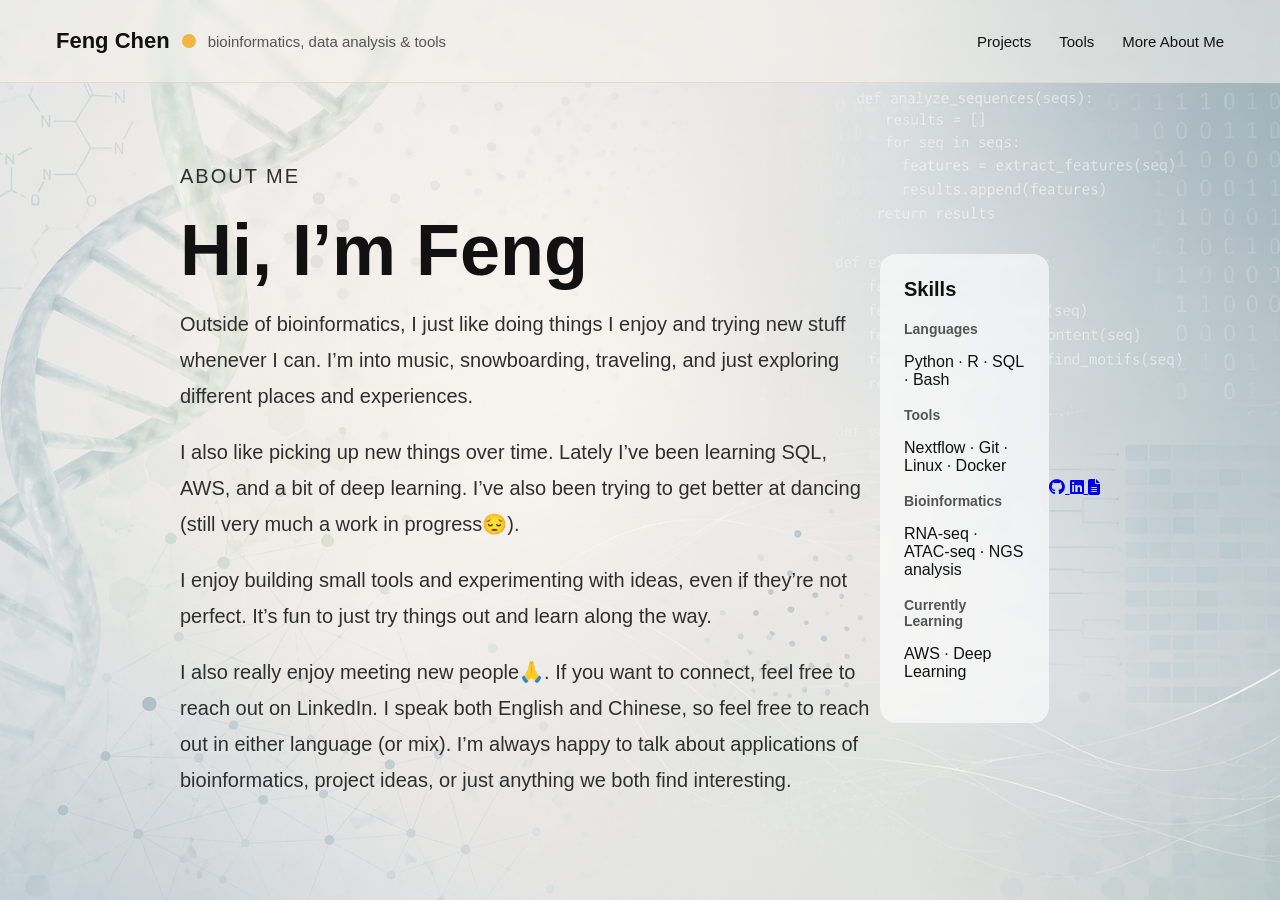
==== about.html @ 10a8475d "Update social links and add resume link" ====
<!DOCTYPE html>
<html lang="en">
<head>
  <meta charset="UTF-8" />
  <meta name="viewport" content="width=device-width, initial-scale=1.0" />
  <title>About | Feng Chen</title>
  <link rel="stylesheet" href="style.css" />
  <link rel="stylesheet" href="https://cdnjs.cloudflare.com/ajax/libs/font-awesome/6.5.0/css/all.min.css">
</head>
<body>
  <div class="page-overlay">
    <header class="topbar">
      <div class="brand">
        <h2>Feng Chen</h2>
        <span class="dot"></span>
        <p>bioinformatics, data analysis & tools</p>
      </div>

      <nav class="nav">
        <a href="projects.html">Projects</a>
        <a href="tools.html">Tools</a>
        <a href="about.html">More About Me</a>
      </nav>
    </header>

    <main class="subpage">
      <section class="subpage-content">
        <p class="eyebrow">ABOUT ME</p>
        <h1>Hi, I’m Feng</h1>

        <p>
          Outside of bioinformatics, I just like doing things I enjoy and trying new stuff whenever I can. 
          I’m into music, snowboarding, traveling, and just exploring different places and experiences.
        </p>
        
        <p>
          I also like picking up new things over time. Lately I’ve been learning SQL, AWS, and a bit of 
          deep learning. I’ve also been trying to get better at dancing (still very much a work in progress😔).
        </p>
        
        <p>
          I enjoy building small tools and experimenting with ideas, even if they’re not perfect. 
          It’s fun to just try things out and learn along the way.
        </p>

        <p>
        I also really enjoy meeting new people🙏. If you want to connect, feel free to reach out on LinkedIn.
        I speak both English and Chinese, so feel free to reach out in either language (or mix).
        I’m always happy to talk about applications of bioinformatics, project ideas, or just anything we both find interesting.
        </p>

      </section>

      <aside class="skills">
    <h3>Skills</h3>

    <div class="skill-group">
      <p class="skill-title">Languages</p>
      <p>Python · R · SQL · Bash</p>
    </div>

    <div class="skill-group">
      <p class="skill-title">Tools</p>
      <p>Nextflow · Git · Linux · Docker</p>
    </div>

    <div class="skill-group">
      <p class="skill-title">Bioinformatics</p>
      <p>RNA-seq · ATAC-seq · NGS analysis</p>
    </div>

    <div class="skill-group">
      <p class="skill-title">Currently Learning</p>
      <p>AWS · Deep Learning</p>
    </div>
  </aside>
 
  <div class="social-icons">
  <a href="https://github.com/YOUR-USERNAME" target="_blank">
    <i class="fab fa-github"></i>
  </a>

  <a href="https://www.linkedin.com/in/YOUR-LINK" target="_blank">
    <i class="fab fa-linkedin"></i>
  </a>

  <a href="resume.pdf" target="_blank">
    <i class="fas fa-file-alt"></i>
  </a>
</div>
      
    </main>
  </div>
</body>
</html>
---- style.css ----
* {
  box-sizing: border-box;
}

body {
  margin: 0;
  font-family: Arial, Helvetica, sans-serif;
  color: #111111;
  background-image: url("images/bio-cs-background.png");
  background-size: cover;
  background-position: center;
  background-repeat: no-repeat;
  background-attachment: fixed;
  min-height: 100vh;
}

/* soft layer so text is easier to read */
.page-overlay {
  min-height: 100vh;
  background: rgba(245, 242, 235, 0.50);
}

/* Top bar */
.topbar {
  width: 100%;
  padding: 28px 56px;
  display: flex;
  justify-content: space-between;
  align-items: center;
  border-bottom: 1px solid rgba(221, 214, 203, 0.8);
  background-color: rgba(245, 242, 235, 0.55);
  backdrop-filter: blur(4px);
}

.brand {
  display: flex;
  align-items: center;
  gap: 12px;
  flex-wrap: wrap;
}

.brand h2 {
  margin: 0;
  font-size: 22px;
  font-weight: 700;
}

.brand p {
  margin: 0;
  color: #555;
  font-size: 15px;
}

.dot {
  width: 14px;
  height: 14px;
  border-radius: 50%;
  background-color: #f0b63f;
  display: inline-block;
}

.nav {
  display: flex;
  gap: 28px;
}

.nav a {
  text-decoration: none;
  color: #111;
  font-size: 15px;
}

.nav a:hover {
  text-decoration: underline;
}

/* Hero section */
.hero {
  max-width: 1250px;
  margin: 0 auto;
  min-height: calc(100vh - 90px);
  display: flex;
  align-items: center;
  justify-content: center;
  gap: 80px;
  padding: 60px 50px;
}

.hero-image,
.hero-text {
  flex: 1;
}

.hero-image {
  display: flex;
  justify-content: center;
  align-items: center;
}

.photo-placeholder {
  width: 420px;
  height: 420px;
  border-radius: 50%;
  background: rgba(255, 255, 255, 0.45);
  border: 2px dashed rgba(120, 120, 120, 0.45);
  backdrop-filter: blur(6px);
  display: flex;
  align-items: center;
  justify-content: center;
  color: #5e5e5e;
  font-size: 20px;
  text-transform: lowercase;
}

/* use this later when you add your real photo */
/*
.hero-image img {
  width: 420px;
  height: 420px;
  object-fit: cover;
  border-radius: 50%;
  display: block;
}
*/

.eyebrow {
  margin: 0 0 16px 0;
  font-size: 12px;
  letter-spacing: 2px;
  color: #6f6a64;
}

.hero-text h1 {
  margin: 0;
  font-size: 96px;
  line-height: 0.95;
  font-weight: 700;
}

.hero-text h3 {
  margin: 18px 0 22px 0;
  font-size: 24px;
  font-weight: 600;
}

.hero-text p {
  max-width: 540px;
  font-size: 18px;
  line-height: 1.75;
  color: #2f2f2f;
  margin-bottom: 18px;
}

.circle-links {
  display: flex;
  gap: 24px;
  margin-top: 34px;
  flex-wrap: wrap;
}

.circle {
  width: 145px;
  height: 145px;
  border-radius: 50%;
  text-decoration: none;
  color: #111;
  display: flex;
  align-items: center;
  justify-content: center;
  text-align: center;
  padding: 18px;
  font-size: 22px;
  font-weight: 700;
  transition: transform 0.2s ease, box-shadow 0.2s ease;
}

.circle:hover {
  transform: translateY(-4px);
  box-shadow: 0 10px 22px rgba(0, 0, 0, 0.12);
}

.about {
  background-color: #f1b83d;
}

.projects {
  background-color: #ef6f5b;
}

.tools {
  background-color: #8ad7da;
}

/* Subpage */
.subpage {
  max-width: 1000px;
  margin: 0 auto;
  min-height: calc(100vh - 90px);
  display: flex;
  align-items: center;
  padding: 60px 40px;
}

.subpage-content {
  max-width: 700px;
}

.subpage-content h1 {
  font-size: 72px;
  margin: 0 0 20px 0;
  line-height: 1;
}

.subpage-content p {
  font-size: 20px;
  line-height: 1.8;
  color: #2f2f2f;
  margin-bottom: 20px;
}

/* About page layout */
.about-layout {
  max-width: 1200px;
  margin: 0 auto;
  display: flex;
  gap: 60px;
  padding: 60px 40px;
}

.about-text {
  flex: 2;
}

.skills {
  flex: 1;
  background: rgba(255, 255, 255, 0.6);
  padding: 24px;
  border-radius: 16px;
  backdrop-filter: blur(6px);
  height: fit-content;
}

.skills h3 {
  margin-top: 0;
  font-size: 20px;
}

.skill-group {
  margin-bottom: 18px;
}

.skill-title {
  font-weight: bold;
  margin-bottom: 6px;
  font-size: 14px;
  color: #555;
}

/* Responsive */
@media (max-width: 1000px) {
  .hero {
    flex-direction: column;
    text-align: center;
    gap: 42px;
  }

  .hero-text p {
    margin-left: auto;
    margin-right: auto;
  }

  .circle-links {
    justify-content: center;
  }

  .hero-text h1 {
    font-size: 72px;
  }

  .about-layout {
    flex-direction: column;
  }
}

@media (max-width: 700px) {
  .topbar {
    padding: 22px 24px;
    flex-direction: column;
    gap: 14px;
  }

  .nav {
    gap: 18px;
    flex-wrap: wrap;
    justify-content: center;
  }

  .hero {
    padding: 36px 22px 48px;
  }

  .photo-placeholder {
    width: 280px;
    height: 280px;
    font-size: 16px;
  }

  .hero-text h1 {
    font-size: 56px;
  }

  .hero-text h3 {
    font-size: 20px;
  }

  .hero-text p {
    font-size: 16px;
  }

  .circle {
    width: 115px;
    height: 115px;
    font-size: 18px;
  }

  .subpage {
    padding: 36px 22px 48px;
  }

  .subpage-content h1 {
    font-size: 48px;
  }

  .subpage-content p {
    font-size: 17px;
  }

  .about-layout {
    padding: 36px 22px 48px;
  }
  .social-links {
  margin-top: 20px;
  display: flex;
  gap: 20px;
  flex-wrap: wrap;
}

.social-links a {
  text-decoration: none;
  color: #111;
  font-size: 16px;
  display: flex;
  align-items: center;
  gap: 8px;
  padding: 8px 12px;
  border-radius: 8px;
  transition: background 0.2s ease;
}

.social-links a:hover {
  background: rgba(0, 0, 0, 0.05);
}
}
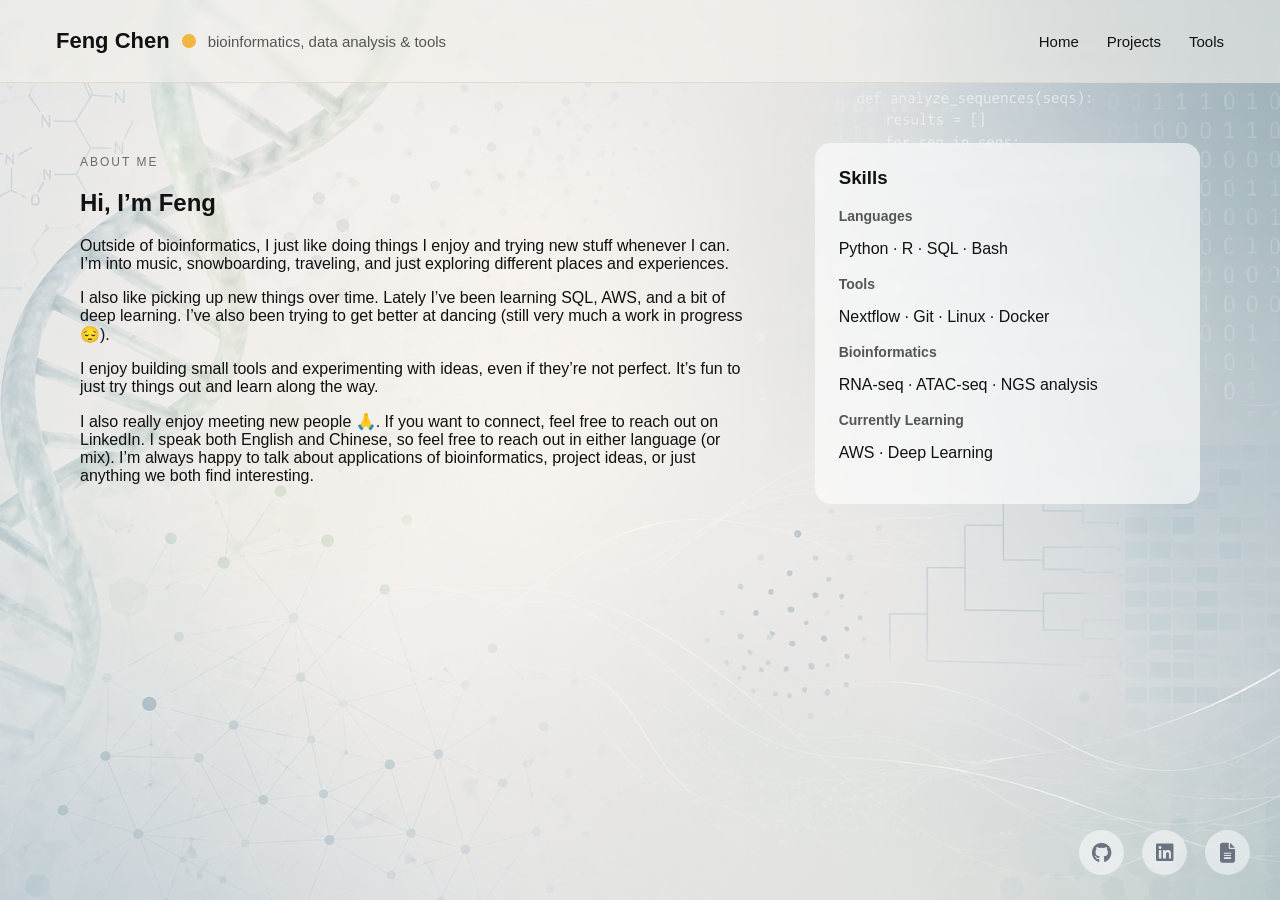
==== commit 5b194a19: "Refactor about.html structure and formatting" ====
--- a/about.html
+++ b/about.html
@@ -5,8 +5,9 @@
   <meta name="viewport" content="width=device-width, initial-scale=1.0" />
   <title>About | Feng Chen</title>
   <link rel="stylesheet" href="style.css" />
-  <link rel="stylesheet" href="https://cdnjs.cloudflare.com/ajax/libs/font-awesome/6.5.0/css/all.min.css">
+  <link rel="stylesheet" href="https://cdnjs.cloudflare.com/ajax/libs/font-awesome/6.5.0/css/all.min.css" />
 </head>
+
 <body>
   <div class="page-overlay">
     <header class="topbar">
@@ -17,79 +18,77 @@
       </div>
 
       <nav class="nav">
+        <a href="index.html">Home</a>
         <a href="projects.html">Projects</a>
         <a href="tools.html">Tools</a>
-        <a href="about.html">More About Me</a>
       </nav>
     </header>
 
-    <main class="subpage">
-      <section class="subpage-content">
+    <main class="about-layout">
+      <section class="about-text">
         <p class="eyebrow">ABOUT ME</p>
         <h1>Hi, I’m Feng</h1>
 
         <p>
-          Outside of bioinformatics, I just like doing things I enjoy and trying new stuff whenever I can. 
+          Outside of bioinformatics, I just like doing things I enjoy and trying new stuff whenever I can.
           I’m into music, snowboarding, traveling, and just exploring different places and experiences.
         </p>
-        
+
         <p>
-          I also like picking up new things over time. Lately I’ve been learning SQL, AWS, and a bit of 
-          deep learning. I’ve also been trying to get better at dancing (still very much a work in progress😔).
+          I also like picking up new things over time. Lately I’ve been learning SQL, AWS, and a bit of
+          deep learning. I’ve also been trying to get better at dancing (still very much a work in progress 😔).
         </p>
-        
+
         <p>
-          I enjoy building small tools and experimenting with ideas, even if they’re not perfect. 
+          I enjoy building small tools and experimenting with ideas, even if they’re not perfect.
           It’s fun to just try things out and learn along the way.
         </p>
 
         <p>
-        I also really enjoy meeting new people🙏. If you want to connect, feel free to reach out on LinkedIn.
-        I speak both English and Chinese, so feel free to reach out in either language (or mix).
-        I’m always happy to talk about applications of bioinformatics, project ideas, or just anything we both find interesting.
+          I also really enjoy meeting new people 🙏. If you want to connect, feel free to reach out on LinkedIn.
+          I speak both English and Chinese, so feel free to reach out in either language (or mix).
+          I’m always happy to talk about applications of bioinformatics, project ideas, or just anything we both find interesting.
         </p>
-
       </section>
 
       <aside class="skills">
-    <h3>Skills</h3>
+        <h3>Skills</h3>
 
-    <div class="skill-group">
-      <p class="skill-title">Languages</p>
-      <p>Python · R · SQL · Bash</p>
+        <div class="skill-group">
+          <p class="skill-title">Languages</p>
+          <p>Python · R · SQL · Bash</p>
+        </div>
+
+        <div class="skill-group">
+          <p class="skill-title">Tools</p>
+          <p>Nextflow · Git · Linux · Docker</p>
+        </div>
+
+        <div class="skill-group">
+          <p class="skill-title">Bioinformatics</p>
+          <p>RNA-seq · ATAC-seq · NGS analysis</p>
+        </div>
+
+        <div class="skill-group">
+          <p class="skill-title">Currently Learning</p>
+          <p>AWS · Deep Learning</p>
+        </div>
+      </aside>
+    </main>
+
+    <div class="social-icons">
+      <a href="https://github.com/YOUR-USERNAME" target="_blank">
+        <i class="fab fa-github"></i>
+      </a>
+
+      <a href="https://www.linkedin.com/in/YOUR-LINK" target="_blank">
+        <i class="fab fa-linkedin"></i>
+      </a>
+
+      <a href="resume.pdf" target="_blank">
+        <i class="fas fa-file-alt"></i>
+      </a>
     </div>
-
-    <div class="skill-group">
-      <p class="skill-title">Tools</p>
-      <p>Nextflow · Git · Linux · Docker</p>
-    </div>
-
-    <div class="skill-group">
-      <p class="skill-title">Bioinformatics</p>
-      <p>RNA-seq · ATAC-seq · NGS analysis</p>
-    </div>
-
-    <div class="skill-group">
-      <p class="skill-title">Currently Learning</p>
-      <p>AWS · Deep Learning</p>
-    </div>
-  </aside>
- 
-  <div class="social-icons">
-  <a href="https://github.com/YOUR-USERNAME" target="_blank">
-    <i class="fab fa-github"></i>
-  </a>
-
-  <a href="https://www.linkedin.com/in/YOUR-LINK" target="_blank">
-    <i class="fab fa-linkedin"></i>
-  </a>
-
-  <a href="resume.pdf" target="_blank">
-    <i class="fas fa-file-alt"></i>
-  </a>
-</div>
-      
-    </main>
   </div>
 </body>
 </html>
--- a/style.css
+++ b/style.css
@@ -14,7 +14,7 @@
   min-height: 100vh;
 }
 
-/* soft layer so text is easier to read */
+/* overlay */
 .page-overlay {
   min-height: 100vh;
   background: rgba(245, 242, 235, 0.50);
@@ -56,7 +56,6 @@
   height: 14px;
   border-radius: 50%;
   background-color: #f0b63f;
-  display: inline-block;
 }
 
 .nav {
@@ -74,7 +73,7 @@
   text-decoration: underline;
 }
 
-/* Hero section */
+/* HERO */
 .hero {
   max-width: 1250px;
   margin: 0 auto;
@@ -109,38 +108,24 @@
   justify-content: center;
   color: #5e5e5e;
   font-size: 20px;
-  text-transform: lowercase;
-}
-
-/* use this later when you add your real photo */
-/*
-.hero-image img {
-  width: 420px;
-  height: 420px;
-  object-fit: cover;
-  border-radius: 50%;
-  display: block;
-}
-*/
-
+}
+
+/* text */
 .eyebrow {
-  margin: 0 0 16px 0;
   font-size: 12px;
   letter-spacing: 2px;
   color: #6f6a64;
+  margin-bottom: 16px;
 }
 
 .hero-text h1 {
-  margin: 0;
   font-size: 96px;
-  line-height: 0.95;
-  font-weight: 700;
+  margin: 0;
 }
 
 .hero-text h3 {
-  margin: 18px 0 22px 0;
   font-size: 24px;
-  font-weight: 600;
+  margin: 18px 0;
 }
 
 .hero-text p {
@@ -148,77 +133,37 @@
   font-size: 18px;
   line-height: 1.75;
   color: #2f2f2f;
-  margin-bottom: 18px;
-}
-
+}
+
+/* circles */
 .circle-links {
   display: flex;
   gap: 24px;
   margin-top: 34px;
-  flex-wrap: wrap;
 }
 
 .circle {
   width: 145px;
   height: 145px;
   border-radius: 50%;
+  display: flex;
+  align-items: center;
+  justify-content: center;
+  font-weight: bold;
   text-decoration: none;
   color: #111;
-  display: flex;
-  align-items: center;
-  justify-content: center;
-  text-align: center;
-  padding: 18px;
-  font-size: 22px;
-  font-weight: 700;
-  transition: transform 0.2s ease, box-shadow 0.2s ease;
+  transition: 0.2s;
 }
 
 .circle:hover {
   transform: translateY(-4px);
-  box-shadow: 0 10px 22px rgba(0, 0, 0, 0.12);
-}
-
-.about {
-  background-color: #f1b83d;
-}
-
-.projects {
-  background-color: #ef6f5b;
-}
-
-.tools {
-  background-color: #8ad7da;
-}
-
-/* Subpage */
-.subpage {
-  max-width: 1000px;
-  margin: 0 auto;
-  min-height: calc(100vh - 90px);
-  display: flex;
-  align-items: center;
-  padding: 60px 40px;
-}
-
-.subpage-content {
-  max-width: 700px;
-}
-
-.subpage-content h1 {
-  font-size: 72px;
-  margin: 0 0 20px 0;
-  line-height: 1;
-}
-
-.subpage-content p {
-  font-size: 20px;
-  line-height: 1.8;
-  color: #2f2f2f;
-  margin-bottom: 20px;
-}
-
-/* About page layout */
+}
+
+.about { background: #f1b83d; }
+.projects { background: #ef6f5b; }
+.tools { background: #8ad7da; }
+
+/* ABOUT PAGE */
 .about-layout {
   max-width: 1200px;
   margin: 0 auto;
@@ -233,16 +178,14 @@
 
 .skills {
   flex: 1;
-  background: rgba(255, 255, 255, 0.6);
+  background: rgba(255,255,255,0.6);
   padding: 24px;
   border-radius: 16px;
   backdrop-filter: blur(6px);
-  height: fit-content;
 }
 
 .skills h3 {
   margin-top: 0;
-  font-size: 20px;
 }
 
 .skill-group {
@@ -251,113 +194,87 @@
 
 .skill-title {
   font-weight: bold;
-  margin-bottom: 6px;
   font-size: 14px;
   color: #555;
 }
 
-/* Responsive */
+/* SOCIAL ICONS (bottom right) */
+.social-icons {
+  position: fixed;
+  bottom: 25px;
+  right: 30px;
+
+  display: flex;
+  gap: 18px;
+  z-index: 1000;
+}
+
+.social-icons a {
+  width: 45px;
+  height: 45px;
+  border-radius: 50%;
+
+  background: rgba(255,255,255,0.5);
+  backdrop-filter: blur(6px);
+
+  display: flex;
+  align-items: center;
+  justify-content: center;
+
+  font-size: 20px;
+  color: #6b7280;
+
+  text-decoration: none;
+  transition: 0.2s;
+}
+
+.social-icons a:hover {
+  color: #111;
+  transform: translateY(-4px);
+  background: rgba(255,255,255,0.7);
+}
+
+/* RESPONSIVE */
 @media (max-width: 1000px) {
   .hero {
     flex-direction: column;
     text-align: center;
-    gap: 42px;
-  }
-
-  .hero-text p {
-    margin-left: auto;
-    margin-right: auto;
-  }
-
-  .circle-links {
-    justify-content: center;
+  }
+
+  .about-layout {
+    flex-direction: column;
   }
 
   .hero-text h1 {
     font-size: 72px;
   }
-
-  .about-layout {
-    flex-direction: column;
-  }
 }
 
 @media (max-width: 700px) {
   .topbar {
-    padding: 22px 24px;
     flex-direction: column;
-    gap: 14px;
-  }
-
-  .nav {
-    gap: 18px;
-    flex-wrap: wrap;
-    justify-content: center;
+    padding: 20px;
   }
 
   .hero {
-    padding: 36px 22px 48px;
+    padding: 30px;
   }
 
   .photo-placeholder {
     width: 280px;
     height: 280px;
-    font-size: 16px;
   }
 
   .hero-text h1 {
     font-size: 56px;
-  }
-
-  .hero-text h3 {
-    font-size: 20px;
-  }
-
-  .hero-text p {
-    font-size: 16px;
   }
 
   .circle {
     width: 115px;
     height: 115px;
-    font-size: 18px;
-  }
-
-  .subpage {
-    padding: 36px 22px 48px;
-  }
-
-  .subpage-content h1 {
-    font-size: 48px;
-  }
-
-  .subpage-content p {
-    font-size: 17px;
   }
 
   .about-layout {
-    padding: 36px 22px 48px;
-  }
-  .social-links {
-  margin-top: 20px;
-  display: flex;
-  gap: 20px;
-  flex-wrap: wrap;
-}
-
-.social-links a {
-  text-decoration: none;
-  color: #111;
-  font-size: 16px;
-  display: flex;
-  align-items: center;
-  gap: 8px;
-  padding: 8px 12px;
-  border-radius: 8px;
-  transition: background 0.2s ease;
-}
-
-.social-links a:hover {
-  background: rgba(0, 0, 0, 0.05);
-}
-}
+    padding: 30px;
+  }
+}
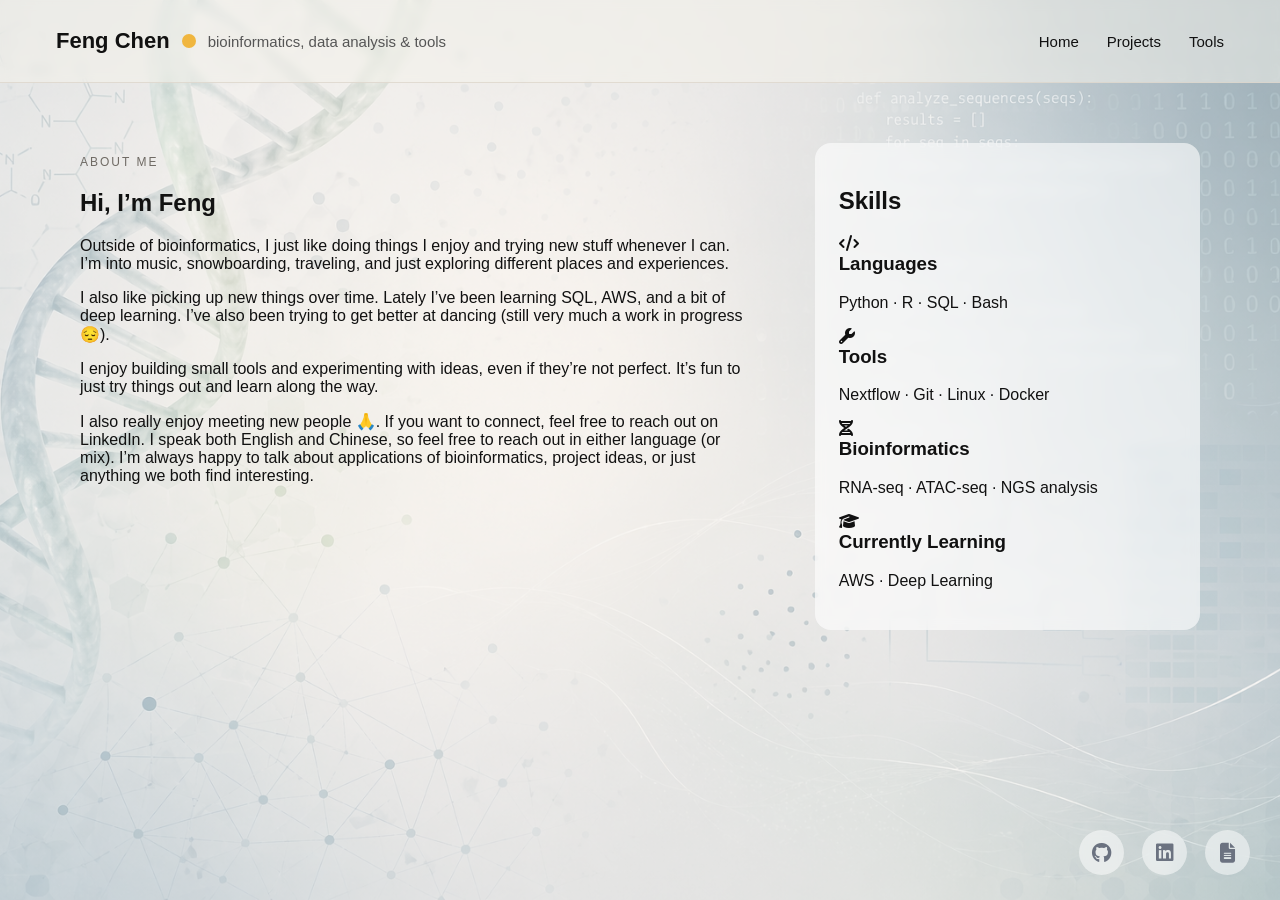
==== commit 31065e5f: "Update about.html" ====
--- a/about.html
+++ b/about.html
@@ -25,7 +25,7 @@
     </header>
 
     <main class="about-layout">
-      <section class="about-text">
+      <section class="about-card about-text">
         <p class="eyebrow">ABOUT ME</p>
         <h1>Hi, I’m Feng</h1>
 
@@ -51,41 +51,61 @@
         </p>
       </section>
 
-      <aside class="skills">
-        <h3>Skills</h3>
+      <aside class="about-card skills">
+        <h2>Skills</h2>
 
-        <div class="skill-group">
-          <p class="skill-title">Languages</p>
-          <p>Python · R · SQL · Bash</p>
+        <div class="skill-row">
+          <div class="skill-icon">
+            <i class="fa-solid fa-code"></i>
+          </div>
+          <div class="skill-info">
+            <h3>Languages</h3>
+            <p>Python · R · SQL · Bash</p>
+          </div>
         </div>
 
-        <div class="skill-group">
-          <p class="skill-title">Tools</p>
-          <p>Nextflow · Git · Linux · Docker</p>
+        <div class="skill-row">
+          <div class="skill-icon">
+            <i class="fa-solid fa-wrench"></i>
+          </div>
+          <div class="skill-info">
+            <h3>Tools</h3>
+            <p>Nextflow · Git · Linux · Docker</p>
+          </div>
         </div>
 
-        <div class="skill-group">
-          <p class="skill-title">Bioinformatics</p>
-          <p>RNA-seq · ATAC-seq · NGS analysis</p>
+        <div class="skill-row">
+          <div class="skill-icon">
+            <i class="fa-solid fa-dna"></i>
+          </div>
+          <div class="skill-info">
+            <h3>Bioinformatics</h3>
+            <p>RNA-seq · ATAC-seq · NGS analysis</p>
+          </div>
         </div>
 
-        <div class="skill-group">
-          <p class="skill-title">Currently Learning</p>
-          <p>AWS · Deep Learning</p>
+        <div class="skill-row">
+          <div class="skill-icon">
+            <i class="fa-solid fa-graduation-cap"></i>
+          </div>
+          <div class="skill-info">
+            <h3>Currently Learning</h3>
+            <p>AWS · Deep Learning</p>
+          </div>
         </div>
       </aside>
     </main>
 
     <div class="social-icons">
-      <a href="https://github.com/YOUR-USERNAME" target="_blank">
+      <a href="https://github.com/YOUR-USERNAME" target="_blank" aria-label="GitHub">
         <i class="fab fa-github"></i>
       </a>
 
-      <a href="https://www.linkedin.com/in/YOUR-LINK" target="_blank">
+      <a href="https://www.linkedin.com/in/YOUR-LINK" target="_blank" aria-label="LinkedIn">
         <i class="fab fa-linkedin"></i>
       </a>
 
-      <a href="resume.pdf" target="_blank">
+      <a href="resume.pdf" target="_blank" aria-label="Resume">
         <i class="fas fa-file-alt"></i>
       </a>
     </div>
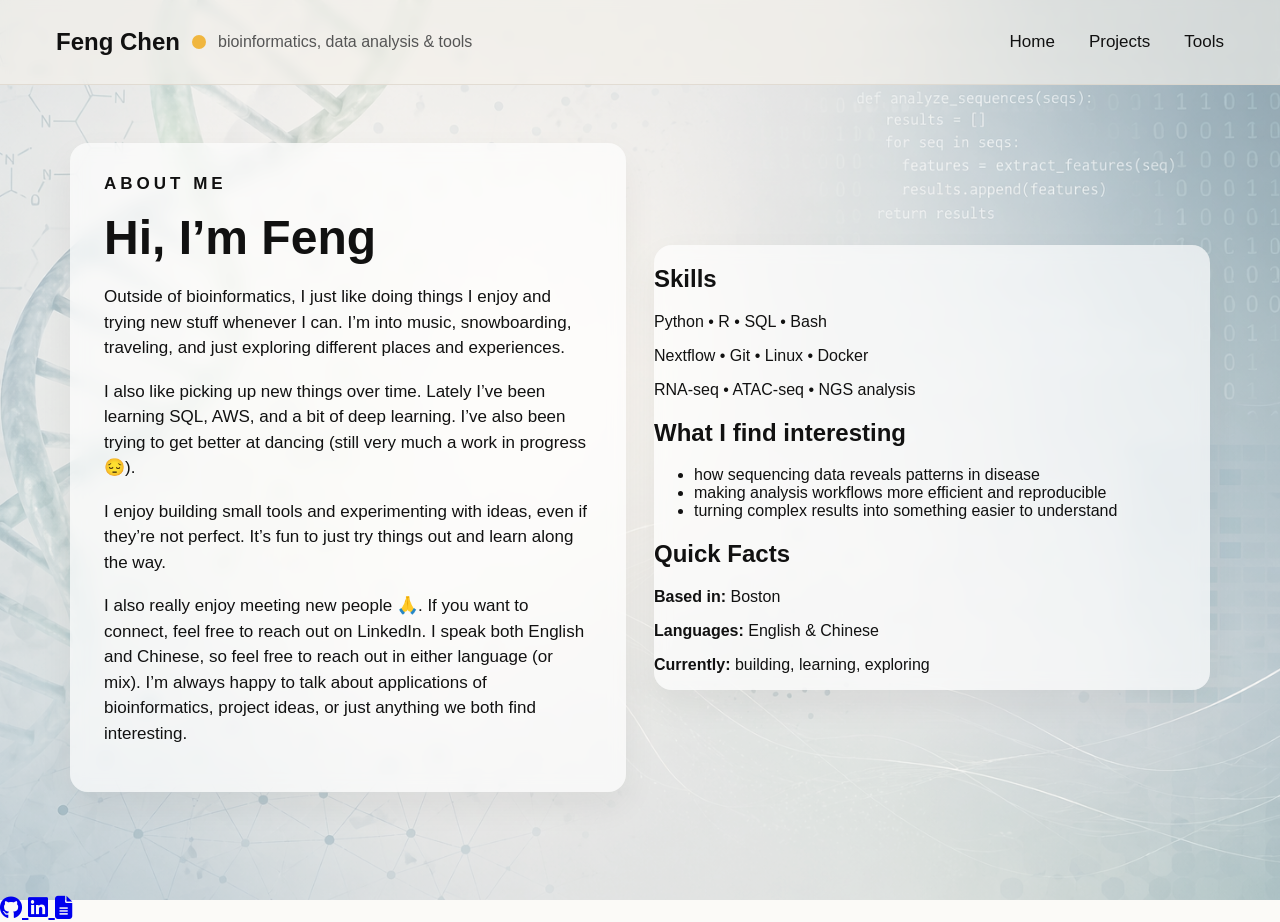
==== commit d7222877: "Refactor skills section and add quick facts" ====
--- a/about.html
+++ b/about.html
@@ -51,48 +51,29 @@
         </p>
       </section>
 
-      <aside class="about-card skills">
-        <h2>Skills</h2>
+      <aside class="about-card side-panel">
+        <section class="panel-section">
+          <h2>Skills</h2>
+          <p class="skill-line">Python <span>•</span> R <span>•</span> SQL <span>•</span> Bash</p>
+          <p class="skill-line">Nextflow <span>•</span> Git <span>•</span> Linux <span>•</span> Docker</p>
+          <p class="skill-line">RNA-seq <span>•</span> ATAC-seq <span>•</span> NGS analysis</p>
+        </section>
 
-        <div class="skill-row">
-          <div class="skill-icon">
-            <i class="fa-solid fa-code"></i>
-          </div>
-          <div class="skill-info">
-            <h3>Languages</h3>
-            <p>Python · R · SQL · Bash</p>
-          </div>
-        </div>
+        <section class="panel-section">
+          <h2>What I find interesting</h2>
+          <ul>
+            <li>how sequencing data reveals patterns in disease</li>
+            <li>making analysis workflows more efficient and reproducible</li>
+            <li>turning complex results into something easier to understand</li>
+          </ul>
+        </section>
 
-        <div class="skill-row">
-          <div class="skill-icon">
-            <i class="fa-solid fa-wrench"></i>
-          </div>
-          <div class="skill-info">
-            <h3>Tools</h3>
-            <p>Nextflow · Git · Linux · Docker</p>
-          </div>
-        </div>
-
-        <div class="skill-row">
-          <div class="skill-icon">
-            <i class="fa-solid fa-dna"></i>
-          </div>
-          <div class="skill-info">
-            <h3>Bioinformatics</h3>
-            <p>RNA-seq · ATAC-seq · NGS analysis</p>
-          </div>
-        </div>
-
-        <div class="skill-row">
-          <div class="skill-icon">
-            <i class="fa-solid fa-graduation-cap"></i>
-          </div>
-          <div class="skill-info">
-            <h3>Currently Learning</h3>
-            <p>AWS · Deep Learning</p>
-          </div>
-        </div>
+        <section class="panel-section">
+          <h2>Quick Facts</h2>
+          <p><strong>Based in:</strong> Boston</p>
+          <p><strong>Languages:</strong> English & Chinese</p>
+          <p><strong>Currently:</strong> building, learning, exploring</p>
+        </section>
       </aside>
     </main>
 
--- a/style.css
+++ b/style.css
@@ -14,10 +14,9 @@
   min-height: 100vh;
 }
 
-/* overlay */
 .page-overlay {
   min-height: 100vh;
-  background: rgba(245, 242, 235, 0.50);
+  background: rgba(245, 242, 235, 0.42);
 }
 
 /* Top bar */
@@ -27,9 +26,9 @@
   display: flex;
   justify-content: space-between;
   align-items: center;
-  border-bottom: 1px solid rgba(221, 214, 203, 0.8);
-  background-color: rgba(245, 242, 235, 0.55);
-  backdrop-filter: blur(4px);
+  border-bottom: 1px solid rgba(221, 214, 203, 0.75);
+  background-color: rgba(245, 242, 235, 0.65);
+  backdrop-filter: blur(5px);
 }
 
 .brand {
@@ -41,14 +40,14 @@
 
 .brand h2 {
   margin: 0;
-  font-size: 22px;
+  font-size: 24px;
   font-weight: 700;
 }
 
 .brand p {
   margin: 0;
   color: #555;
-  font-size: 15px;
+  font-size: 16px;
 }
 
 .dot {
@@ -60,20 +59,20 @@
 
 .nav {
   display: flex;
-  gap: 28px;
+  gap: 34px;
 }
 
 .nav a {
   text-decoration: none;
   color: #111;
-  font-size: 15px;
+  font-size: 17px;
 }
 
 .nav a:hover {
   text-decoration: underline;
 }
 
-/* HERO */
+/* Home page */
 .hero {
   max-width: 1250px;
   margin: 0 auto;
@@ -110,12 +109,12 @@
   font-size: 20px;
 }
 
-/* text */
 .eyebrow {
-  font-size: 12px;
-  letter-spacing: 2px;
+  font-size: 17px;
+  letter-spacing: 4px;
   color: #6f6a64;
-  margin-bottom: 16px;
+  margin: 0 0 22px 0;
+  font-weight: 700;
 }
 
 .hero-text h1 {
@@ -135,7 +134,7 @@
   color: #2f2f2f;
 }
 
-/* circles */
+/* Home circles */
 .circle-links {
   display: flex;
   gap: 24px;
@@ -163,118 +162,97 @@
 .projects { background: #ef6f5b; }
 .tools { background: #8ad7da; }
 
-/* ABOUT PAGE */
+/* About page */
+/* About page */
 .about-layout {
-  max-width: 1200px;
+  max-width: 1400px;
   margin: 0 auto;
-  display: flex;
-  gap: 60px;
-  padding: 60px 40px;
+  min-height: calc(100vh - 90px);
+  display: grid;
+  grid-template-columns: 1fr 1fr;
+  gap: 28px;
+  align-items: center;
+  padding: 45px 70px 90px;
+}
+
+.about-card {
+  background: rgba(255, 255, 255, 0.68);
+  border-radius: 18px;
+  backdrop-filter: blur(8px);
+  box-shadow: 0 14px 35px rgba(0, 0, 0, 0.06);
 }
 
 .about-text {
-  flex: 2;
+  padding: 28px 34px;
+}
+
+.about-text h1 {
+  font-size: 48px;
+  line-height: 1;
+  margin: 0 0 22px 0;
+  font-weight: 800;
+}
+
+.about-text p {
+  font-size: 17px;
+  line-height: 1.5;
+  color: #111;
+  margin: 0 0 18px 0;
 }
 
 .skills {
-  flex: 1;
-  background: rgba(255,255,255,0.6);
-  padding: 24px;
-  border-radius: 16px;
-  backdrop-filter: blur(6px);
-}
-
-.skills h3 {
-  margin-top: 0;
-}
-
-.skill-group {
-  margin-bottom: 18px;
-}
-
-.skill-title {
-  font-weight: bold;
-  font-size: 14px;
-  color: #555;
-}
-
-/* SOCIAL ICONS (bottom right) */
-.social-icons {
-  position: fixed;
-  bottom: 25px;
-  right: 30px;
-
-  display: flex;
-  gap: 18px;
-  z-index: 1000;
-}
-
-.social-icons a {
-  width: 45px;
-  height: 45px;
-  border-radius: 50%;
-
-  background: rgba(255,255,255,0.5);
-  backdrop-filter: blur(6px);
-
-  display: flex;
-  align-items: center;
-  justify-content: center;
-
-  font-size: 20px;
-  color: #6b7280;
-
-  text-decoration: none;
-  transition: 0.2s;
-}
-
-.social-icons a:hover {
-  color: #111;
-  transform: translateY(-4px);
-  background: rgba(255,255,255,0.7);
-}
-
-/* RESPONSIVE */
-@media (max-width: 1000px) {
-  .hero {
-    flex-direction: column;
-    text-align: center;
+  padding: 30px 38px;
+}
+
+.skills h2 {
+  margin: 0 0 20px 0;
+  font-size: 34px;
+  line-height: 1;
+}
+
+.skill-row {
+  display: grid;
+  grid-template-columns: 76px 1fr;
+  gap: 20px;
+  align-items: center;
+  padding: 16px 0;
+  border-bottom: 1px solid rgba(0, 0, 0, 0.13);
+}
+
+.skill-row:last-child {
+  border-bottom: none;
+}
+
+.skill-icon {
+  width: 66px;
+  height: 66px;
+  border-radius: 50%;
+  background: rgba(190, 220, 222, 0.45);
+  display: flex;
+  align-items: center;
+  justify-content: center;
+}
+
+.skill-icon i {
+  font-size: 30px;
+  color: #5b9298;
+}
+
+.skill-info h3 {
+  margin: 0 0 8px 0;
+  font-size: 22px;
+  line-height: 1.1;
+}
+
+.skill-info p {
+  margin: 0;
+  font-size: 17px;
+  line-height: 1.4;
+}
+
+  .social-icons a {
+    width: 48px;
+    height: 48px;
+    font-size: 23px;
   }
-
-  .about-layout {
-    flex-direction: column;
-  }
-
-  .hero-text h1 {
-    font-size: 72px;
-  }
-}
-
-@media (max-width: 700px) {
-  .topbar {
-    flex-direction: column;
-    padding: 20px;
-  }
-
-  .hero {
-    padding: 30px;
-  }
-
-  .photo-placeholder {
-    width: 280px;
-    height: 280px;
-  }
-
-  .hero-text h1 {
-    font-size: 56px;
-  }
-
-  .circle {
-    width: 115px;
-    height: 115px;
-  }
-
-  .about-layout {
-    padding: 30px;
-  }
-}
+}
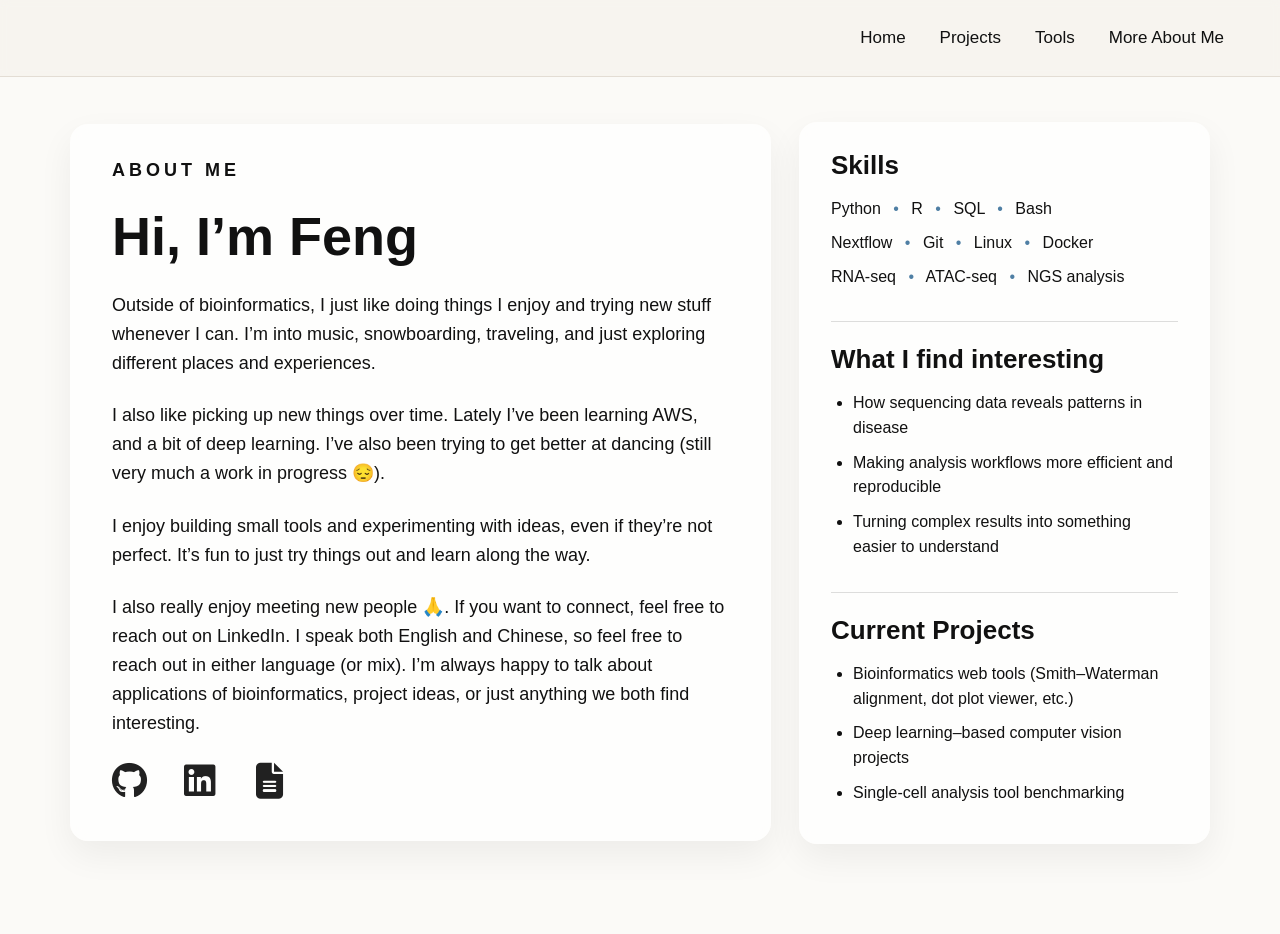
==== commit e533d854: "Add files via upload" ====
--- a/about.html
+++ b/about.html
@@ -1,95 +1,95 @@
-<!DOCTYPE html>
-<html lang="en">
-<head>
-  <meta charset="UTF-8" />
-  <meta name="viewport" content="width=device-width, initial-scale=1.0" />
-  <title>About | Feng Chen</title>
-  <link rel="stylesheet" href="style.css" />
-  <link rel="stylesheet" href="https://cdnjs.cloudflare.com/ajax/libs/font-awesome/6.5.0/css/all.min.css" />
-</head>
-
-<body>
-  <div class="page-overlay">
-    <header class="topbar">
-      <div class="brand">
-        <h2>Feng Chen</h2>
-        <span class="dot"></span>
-        <p>bioinformatics, data analysis & tools</p>
-      </div>
-
-      <nav class="nav">
-        <a href="index.html">Home</a>
-        <a href="projects.html">Projects</a>
-        <a href="tools.html">Tools</a>
-      </nav>
-    </header>
-
-    <main class="about-layout">
-      <section class="about-card about-text">
-        <p class="eyebrow">ABOUT ME</p>
-        <h1>Hi, I’m Feng</h1>
-
-        <p>
-          Outside of bioinformatics, I just like doing things I enjoy and trying new stuff whenever I can.
-          I’m into music, snowboarding, traveling, and just exploring different places and experiences.
-        </p>
-
-        <p>
-          I also like picking up new things over time. Lately I’ve been learning SQL, AWS, and a bit of
-          deep learning. I’ve also been trying to get better at dancing (still very much a work in progress 😔).
-        </p>
-
-        <p>
-          I enjoy building small tools and experimenting with ideas, even if they’re not perfect.
-          It’s fun to just try things out and learn along the way.
-        </p>
-
-        <p>
-          I also really enjoy meeting new people 🙏. If you want to connect, feel free to reach out on LinkedIn.
-          I speak both English and Chinese, so feel free to reach out in either language (or mix).
-          I’m always happy to talk about applications of bioinformatics, project ideas, or just anything we both find interesting.
-        </p>
-      </section>
-
-      <aside class="about-card side-panel">
-        <section class="panel-section">
-          <h2>Skills</h2>
-          <p class="skill-line">Python <span>•</span> R <span>•</span> SQL <span>•</span> Bash</p>
-          <p class="skill-line">Nextflow <span>•</span> Git <span>•</span> Linux <span>•</span> Docker</p>
-          <p class="skill-line">RNA-seq <span>•</span> ATAC-seq <span>•</span> NGS analysis</p>
-        </section>
-
-        <section class="panel-section">
-          <h2>What I find interesting</h2>
-          <ul>
-            <li>how sequencing data reveals patterns in disease</li>
-            <li>making analysis workflows more efficient and reproducible</li>
-            <li>turning complex results into something easier to understand</li>
-          </ul>
-        </section>
-
-        <section class="panel-section">
-          <h2>Quick Facts</h2>
-          <p><strong>Based in:</strong> Boston</p>
-          <p><strong>Languages:</strong> English & Chinese</p>
-          <p><strong>Currently:</strong> building, learning, exploring</p>
-        </section>
-      </aside>
-    </main>
-
-    <div class="social-icons">
-      <a href="https://github.com/YOUR-USERNAME" target="_blank" aria-label="GitHub">
-        <i class="fab fa-github"></i>
-      </a>
-
-      <a href="https://www.linkedin.com/in/YOUR-LINK" target="_blank" aria-label="LinkedIn">
-        <i class="fab fa-linkedin"></i>
-      </a>
-
-      <a href="resume.pdf" target="_blank" aria-label="Resume">
-        <i class="fas fa-file-alt"></i>
-      </a>
-    </div>
-  </div>
-</body>
-</html>
+<!DOCTYPE html>
+<html lang="en">
+<head>
+  <meta charset="UTF-8" />
+  <meta name="viewport" content="width=device-width, initial-scale=1.0" />
+  <title>About | Feng Chen</title>
+  <link rel="stylesheet" href="style.css" />
+  <link rel="stylesheet" href="https://cdnjs.cloudflare.com/ajax/libs/font-awesome/6.5.0/css/all.min.css" />
+</head>
+
+<body>
+  <div class="page-overlay">
+    <header class="topbar">
+      <nav class="nav">
+        <a href="index.html">Home</a>
+        <a href="projects.html">Projects</a>
+        <a href="tools.html">Tools</a>
+        <a href="about.html">More About Me</a>
+      </nav>
+    </header>
+
+    <main class="about-layout">
+      <section class="about-card about-text">
+        <p class="eyebrow">ABOUT ME</p>
+        <h1>Hi, I’m Feng</h1>
+
+        <p>
+          Outside of bioinformatics, I just like doing things I enjoy and trying new stuff whenever I can.
+          I’m into music, snowboarding, traveling, and just exploring different places and experiences.
+        </p>
+
+        <p>
+          I also like picking up new things over time. Lately I’ve been learning AWS, and a bit of
+          deep learning. I’ve also been trying to get better at dancing (still very much a work in progress 😔).
+        </p>
+
+        <p>
+          I enjoy building small tools and experimenting with ideas, even if they’re not perfect.
+          It’s fun to just try things out and learn along the way.
+        </p>
+
+        <p>
+          I also really enjoy meeting new people 🙏. If you want to connect, feel free to reach out on LinkedIn.
+          I speak both English and Chinese, so feel free to reach out in either language (or mix).
+          I’m always happy to talk about applications of bioinformatics, project ideas, or just anything we both find interesting.
+        </p>
+
+      <div class="social-icons">
+      <a href="https://github.com/fchen-code" target="_blank" aria-label="GitHub">
+        <i class="fab fa-github"></i>
+      </a>
+
+      <a href="https://www.linkedin.com/in/feng-chen-a23641274/?locale=en" target="_blank" aria-label="LinkedIn">
+        <i class="fab fa-linkedin"></i>
+      </a>
+
+      <a href="resume.pdf" target="_blank" aria-label="Resume">
+        <i class="fas fa-file-alt"></i>
+      </a>
+    </div>
+
+      </section>
+
+      <aside class="about-card side-panel">
+        <section class="panel-section">
+          <h2>Skills</h2>
+          <p class="skill-line">Python <span>•</span> R <span>•</span> SQL <span>•</span> Bash</p>
+          <p class="skill-line">Nextflow <span>•</span> Git <span>•</span> Linux <span>•</span> Docker</p>
+          <p class="skill-line">RNA-seq <span>•</span> ATAC-seq <span>•</span> NGS analysis</p>
+        </section>
+
+        <section class="panel-section">
+          <h2>What I find interesting</h2>
+          <ul>
+            <li>How sequencing data reveals patterns in disease</li>
+            <li>Making analysis workflows more efficient and reproducible</li>
+            <li>Turning complex results into something easier to understand</li>
+          </ul>
+        </section>
+
+        <section class="panel-section">
+          <h2>Current Projects</h2>
+          <ul>
+          <li>Bioinformatics web tools (Smith–Waterman alignment, dot plot viewer, etc.)</li>
+          <li>Deep learning–based computer vision projects</li>
+          <li>Single-cell analysis tool benchmarking</li>
+          </ul>
+        </section>
+      </aside>
+    </main>
+
+    
+  </div>
+</body>
+</html>
--- a/style.css
+++ b/style.css
@@ -1,258 +1,965 @@
-* {
-  box-sizing: border-box;
-}
-
-body {
-  margin: 0;
-  font-family: Arial, Helvetica, sans-serif;
-  color: #111111;
-  background-image: url("images/bio-cs-background.png");
-  background-size: cover;
-  background-position: center;
-  background-repeat: no-repeat;
-  background-attachment: fixed;
-  min-height: 100vh;
-}
-
-.page-overlay {
-  min-height: 100vh;
-  background: rgba(245, 242, 235, 0.42);
-}
-
-/* Top bar */
-.topbar {
-  width: 100%;
-  padding: 28px 56px;
-  display: flex;
-  justify-content: space-between;
-  align-items: center;
-  border-bottom: 1px solid rgba(221, 214, 203, 0.75);
-  background-color: rgba(245, 242, 235, 0.65);
-  backdrop-filter: blur(5px);
-}
-
-.brand {
-  display: flex;
-  align-items: center;
-  gap: 12px;
-  flex-wrap: wrap;
-}
-
-.brand h2 {
-  margin: 0;
-  font-size: 24px;
-  font-weight: 700;
-}
-
-.brand p {
-  margin: 0;
-  color: #555;
-  font-size: 16px;
-}
-
-.dot {
-  width: 14px;
-  height: 14px;
-  border-radius: 50%;
-  background-color: #f0b63f;
-}
-
-.nav {
-  display: flex;
-  gap: 34px;
-}
-
-.nav a {
-  text-decoration: none;
-  color: #111;
-  font-size: 17px;
-}
-
-.nav a:hover {
-  text-decoration: underline;
-}
-
-/* Home page */
-.hero {
-  max-width: 1250px;
-  margin: 0 auto;
-  min-height: calc(100vh - 90px);
-  display: flex;
-  align-items: center;
-  justify-content: center;
-  gap: 80px;
-  padding: 60px 50px;
-}
-
-.hero-image,
-.hero-text {
-  flex: 1;
-}
-
-.hero-image {
-  display: flex;
-  justify-content: center;
-  align-items: center;
-}
-
-.photo-placeholder {
-  width: 420px;
-  height: 420px;
-  border-radius: 50%;
-  background: rgba(255, 255, 255, 0.45);
-  border: 2px dashed rgba(120, 120, 120, 0.45);
-  backdrop-filter: blur(6px);
-  display: flex;
-  align-items: center;
-  justify-content: center;
-  color: #5e5e5e;
-  font-size: 20px;
-}
-
-.eyebrow {
-  font-size: 17px;
-  letter-spacing: 4px;
-  color: #6f6a64;
-  margin: 0 0 22px 0;
-  font-weight: 700;
-}
-
-.hero-text h1 {
-  font-size: 96px;
-  margin: 0;
-}
-
-.hero-text h3 {
-  font-size: 24px;
-  margin: 18px 0;
-}
-
-.hero-text p {
-  max-width: 540px;
-  font-size: 18px;
-  line-height: 1.75;
-  color: #2f2f2f;
-}
-
-/* Home circles */
-.circle-links {
-  display: flex;
-  gap: 24px;
-  margin-top: 34px;
-}
-
-.circle {
-  width: 145px;
-  height: 145px;
-  border-radius: 50%;
-  display: flex;
-  align-items: center;
-  justify-content: center;
-  font-weight: bold;
-  text-decoration: none;
-  color: #111;
-  transition: 0.2s;
-}
-
-.circle:hover {
-  transform: translateY(-4px);
-}
-
-.about { background: #f1b83d; }
-.projects { background: #ef6f5b; }
-.tools { background: #8ad7da; }
-
-/* About page */
-/* About page */
-.about-layout {
-  max-width: 1400px;
-  margin: 0 auto;
-  min-height: calc(100vh - 90px);
-  display: grid;
-  grid-template-columns: 1fr 1fr;
-  gap: 28px;
-  align-items: center;
-  padding: 45px 70px 90px;
-}
-
-.about-card {
-  background: rgba(255, 255, 255, 0.68);
-  border-radius: 18px;
-  backdrop-filter: blur(8px);
-  box-shadow: 0 14px 35px rgba(0, 0, 0, 0.06);
-}
-
-.about-text {
-  padding: 28px 34px;
-}
-
-.about-text h1 {
-  font-size: 48px;
-  line-height: 1;
-  margin: 0 0 22px 0;
-  font-weight: 800;
-}
-
-.about-text p {
-  font-size: 17px;
-  line-height: 1.5;
-  color: #111;
-  margin: 0 0 18px 0;
-}
-
-.skills {
-  padding: 30px 38px;
-}
-
-.skills h2 {
-  margin: 0 0 20px 0;
-  font-size: 34px;
-  line-height: 1;
-}
-
-.skill-row {
-  display: grid;
-  grid-template-columns: 76px 1fr;
-  gap: 20px;
-  align-items: center;
-  padding: 16px 0;
-  border-bottom: 1px solid rgba(0, 0, 0, 0.13);
-}
-
-.skill-row:last-child {
-  border-bottom: none;
-}
-
-.skill-icon {
-  width: 66px;
-  height: 66px;
-  border-radius: 50%;
-  background: rgba(190, 220, 222, 0.45);
-  display: flex;
-  align-items: center;
-  justify-content: center;
-}
-
-.skill-icon i {
-  font-size: 30px;
-  color: #5b9298;
-}
-
-.skill-info h3 {
-  margin: 0 0 8px 0;
-  font-size: 22px;
-  line-height: 1.1;
-}
-
-.skill-info p {
-  margin: 0;
-  font-size: 17px;
-  line-height: 1.4;
-}
-
-  .social-icons a {
-    width: 48px;
-    height: 48px;
-    font-size: 23px;
-  }
-}
+* {
+  box-sizing: border-box;
+}
+
+body {
+  margin: 0;
+  font-family: Arial, Helvetica, sans-serif;
+  color: #111111;
+  background-image: url("images/bio-cs-background.png");
+  background-size: cover;
+  background-position: center;
+  background-repeat: no-repeat;
+  background-attachment: fixed;
+  min-height: 100vh;
+}
+
+.page-overlay {
+  min-height: 100vh;
+  background: rgba(245, 242, 235, 0.42);
+}
+
+/* Top bar */
+.topbar {
+  width: 100%;
+  padding: 28px 56px;
+  display: flex;
+  justify-content: flex-end;
+  align-items: center;
+  border-bottom: 1px solid rgba(221, 214, 203, 0.75);
+  background-color: rgba(245, 242, 235, 0.65);
+  backdrop-filter: blur(5px);
+}
+
+.brand {
+  display: flex;
+  align-items: center;
+  gap: 12px;
+  flex-wrap: wrap;
+}
+
+.brand h2 {
+  margin: 0;
+  font-size: 24px;
+  font-weight: 700;
+}
+
+.brand p {
+  margin: 0;
+  color: #555;
+  font-size: 16px;
+}
+
+.dot {
+  width: 14px;
+  height: 14px;
+  border-radius: 50%;
+  background-color: #f0b63f;
+}
+
+.nav {
+  display: flex;
+  gap: 34px;
+}
+
+.nav a {
+  text-decoration: none;
+  color: #111;
+  font-size: 17px;
+}
+
+.nav a:hover {
+  text-decoration: underline;
+}
+
+/* Home page */
+.hero {
+  max-width: 1250px;
+  margin: 0 auto;
+  min-height: calc(100vh - 90px);
+  display: flex;
+  align-items: center;
+  justify-content: center;
+  gap: 80px;
+  padding: 60px 50px;
+}
+
+.hero-image,
+.hero-text {
+  flex: 1;
+}
+
+.hero-image {
+  display: flex;
+  justify-content: center;
+  align-items: center;
+}
+
+.photo-placeholder {
+  width: 420px;
+  height: 420px;
+  border-radius: 50%;
+  background: rgba(255, 255, 255, 0.45);
+  border: 2px dashed rgba(120, 120, 120, 0.45);
+  backdrop-filter: blur(6px);
+  display: flex;
+  align-items: center;
+  justify-content: center;
+  color: #5e5e5e;
+  font-size: 20px;
+}
+
+.eyebrow {
+  font-size: 17px;
+  letter-spacing: 4px;
+  color: #6f6a64;
+  margin: 0 0 22px 0;
+  font-weight: 700;
+}
+
+.hero-text h1 {
+  font-size: 96px;
+  margin: 0;
+}
+
+.hero-text h3 {
+  font-size: 24px;
+  margin: 18px 0;
+}
+
+.hero-text p {
+  max-width: 540px;
+  font-size: 18px;
+  line-height: 1.75;
+  color: #2f2f2f;
+}
+
+/* Home circles */
+.circle-links {
+  display: flex;
+  gap: 24px;
+  margin-top: 34px;
+}
+
+.circle {
+  width: 145px;
+  height: 145px;
+  border-radius: 50%;
+  display: flex;
+  align-items: center;
+  justify-content: center;
+  font-weight: bold;
+  text-decoration: none;
+  color: #111;
+  transition: 0.2s;
+}
+
+.circle:hover {
+  transform: translateY(-4px);
+}
+
+.about { background: #f1b83d; }
+.projects { background: #ef6f5b; }
+.tools { background: #8ad7da; }
+
+.about-layout {
+  max-width: 1350px;
+  margin: 0 auto;
+  min-height: calc(100vh - 90px);
+  display: grid;
+  grid-template-columns: 1.45fr 0.85fr;
+  gap: 28px;
+  align-items: center;
+  padding: 45px 70px 90px;
+}
+
+.about-card {
+  background: rgba(255, 255, 255, 0.68);
+  border-radius: 18px;
+  backdrop-filter: blur(8px);
+  box-shadow: 0 14px 35px rgba(0, 0, 0, 0.06);
+}
+
+.about-text {
+  padding: 32px 42px;
+}
+
+.about-text h1 {
+  font-size: 54px;
+  line-height: 1;
+  margin: 0 0 28px 0;
+  font-weight: 800;
+}
+
+.about-text p {
+  font-size: 18px;
+  line-height: 1.6;
+  color: #111;
+  margin: 0 0 24px 0;
+}
+
+.side-panel {
+  padding: 28px 32px;
+}
+
+.panel-section {
+  padding-bottom: 22px;
+  margin-bottom: 22px;
+  border-bottom: 1px solid rgba(0, 0, 0, 0.13);
+}
+
+.panel-section:last-child {
+  border-bottom: none;
+  margin-bottom: 0;
+  padding-bottom: 0;
+}
+
+.panel-section h2 {
+  font-size: 26px;
+  margin: 0 0 16px 0;
+}
+
+.skill-line {
+  font-size: 17px;
+  line-height: 1.5;
+  margin: 0 0 8px 0;
+}
+
+.skill-line span {
+  color: #4f7fa4;
+  margin: 0 8px;
+}
+
+.panel-section ul {
+  margin: 0;
+  padding-left: 22px;
+}
+
+.panel-section li {
+  font-size: 16px;
+  line-height: 1.55;
+  margin-bottom: 10px;
+}
+
+.panel-section p {
+  font-size: 16px;
+  line-height: 1.5;
+  margin: 0 0 10px 0;
+}
+
+.panel-section strong {
+  color: #315f9e;
+}
+
+.social-icons a {
+    width: 48px;
+    height: 48px;
+    font-size: 36px;
+    color:#212121;
+  }
+.social-icons {
+  bottom: 5%;
+  left: 5%;
+  display: flex;
+  gap: 24px;
+}
+.tools-page {
+  max-width: 1200px;
+  margin: 0 auto;
+  padding: 60px 40px 120px;
+}
+
+.tools-intro h1 {
+  font-size: 56px;
+  margin: 0 0 18px 0;
+}
+
+.tools-intro p {
+  font-size: 18px;
+  line-height: 1.6;
+}
+
+.tool-grid {
+  display: grid;
+  grid-template-columns: repeat(3, 1fr);
+  gap: 26px;
+  margin-top: 40px;
+}
+
+.tool-card {
+  border: none;
+  text-align: left;
+  padding: 28px;
+  border-radius: 18px;
+  background: rgba(255, 255, 255, 0.68);
+  backdrop-filter: blur(8px);
+  box-shadow: 0 14px 35px rgba(0, 0, 0, 0.06);
+  cursor: pointer;
+  transition: 0.2s;
+  
+}
+
+.tool-card:hover {
+  transform: translateY(-5px);
+}
+
+.tool-card h2 {
+  margin: 0 0 12px 0;
+  font-size: 26px;
+}
+
+.tool-card p {
+  font-size: 16px;
+  line-height: 1.5;
+}
+
+.tool-card.disabled {
+  opacity: 0.6;
+  cursor: not-allowed;
+}
+
+.tool-card.disabled:hover {
+  transform: none;
+}
+.input-group {
+  display: flex;
+  align-items: center;
+  gap: 5px;
+}
+.modal {
+  display: none;
+  position: fixed;
+  inset: 0;
+  background: rgba(0, 0, 0, 0.35);
+  justify-content: center;
+  align-items: center;
+  z-index: 2000;
+}
+
+.modal-content {
+  width: min(700px, 90%);
+  max-height: 85vh;
+  overflow-y: auto;
+  background: rgba(255, 255, 255, 0.92);
+  border-radius: 20px;
+  padding: 34px;
+  position: relative;
+  box-shadow: 0 20px 45px rgba(0, 0, 0, 0.18);
+}
+
+.close-btn {
+  position: absolute;
+  top: 18px;
+  right: 22px;
+  border: none;
+  background: none;
+  font-size: 34px;
+  cursor: pointer;
+  color: #555;
+}
+
+.tool-panel h2 {
+  font-size: 34px;
+  margin: 0 0 12px 0;
+}
+
+.tool-note {
+  font-size: 16px;
+  color: #444;
+  line-height: 1.5;
+}
+
+.tool-panel label {
+  display: block;
+  margin-top: 18px;
+  margin-bottom: 8px;
+  font-weight: bold;
+}
+
+.tool-panel textarea,
+.tool-panel input {
+  width: 100%;
+  padding: 12px;
+  border: 1px solid #bbb;
+  border-radius: 10px;
+  font-size: 16px;
+  font-family: Arial, Helvetica, sans-serif;
+}
+
+.tool-panel textarea {
+  min-height: 140px;
+  resize: vertical;
+}
+
+.run-btn {
+  margin-top: 22px;
+  padding: 12px 20px;
+  border: none;
+  border-radius: 999px;
+  background: #8ad7da;
+  color: #111;
+  font-weight: bold;
+  cursor: pointer;
+}
+
+.run-btn:hover {
+  background: #72c8cb;
+}
+
+.result-box {
+  margin-top: 22px;
+  padding: 18px;
+  border-radius: 14px;
+  background: rgba(245, 245, 245, 0.9);
+  font-size: 16px;
+  line-height: 1.5;
+}
+
+@media (max-width: 900px) {
+  .tool-grid {
+    grid-template-columns: 1fr;
+  }
+
+  .tools-intro h1 {
+    font-size: 42px;
+  }
+}
+
+/* ===================== */
+/* PROJECT PAGE */
+/* ===================== */
+
+.projects-page {
+  max-width: 1200px;
+  margin: 0 auto;
+  padding: 60px 40px 120px;
+}
+
+/* Hero section */
+.projects-intro h1 {
+  font-size: 56px;
+  margin: 0 0 18px 0;
+}
+
+.projects p {
+  font-size: 18px;
+  line-height: 1.6;
+}
+
+/* Grid layout */
+.projects-grid {
+  display: grid;
+  grid-template-columns: repeat(3, 1fr);
+  gap: 26px;
+  margin-top: 40px;
+}
+
+
+
+/* Project card */
+.project-card {
+  border-radius: 18px;
+  overflow: hidden;
+  background: rgba(255, 255, 255, 0.68);
+  backdrop-filter: blur(8px);
+  box-shadow: 0 14px 35px rgba(0, 0, 0, 0.06);
+  transition: 0.2s;
+}
+
+.project-card:hover {
+  transform: translateY(-6px);
+}
+
+/* Image */
+.project-card img {
+  width: 100%;
+  height: 180px;
+  object-fit: cover;
+}
+
+/* Content */
+.project-content {
+  padding: 22px;
+}
+
+.project-content h2 {
+  font-size: 22px;
+  margin-bottom: 12px;
+}
+
+/* Tags */
+.tags {
+  display: flex;
+  flex-wrap: wrap;
+  gap: 6px;
+  margin-bottom: 12px;
+}
+
+.tags span {
+  font-size: 12px;
+  padding: 4px 10px;
+  border-radius: 999px;
+  background: #e7f4f5;
+  color: #3c6f73;
+}
+
+/* Bullet list */
+.project-content ul {
+  padding-left: 18px;
+  font-size: 15px;
+  line-height: 1.5;
+}
+
+.project-content li {
+  margin-bottom: 8px;
+}
+
+/* Buttons */
+.project-links {
+  margin-top: 16px;
+  display: flex;
+  gap: 10px;
+}
+
+.project-links a {
+  text-decoration: none;
+  padding: 8px 14px;
+  border-radius: 999px;
+  font-size: 13px;
+  font-weight: bold;
+  border: 1px solid #ccc;
+  color: #111;
+}
+
+.project-links a:hover {
+  background: #eee;
+}
+
+/* Responsive */
+@media (max-width: 900px) {
+  .projects-grid {
+    grid-template-columns: 1fr;
+  }
+}
+/* ===================== */
+/* PROJECT DETAIL PAGE */
+/* ===================== */
+
+.project-detail-page {
+  max-width: 1100px;
+  margin: 0 auto;
+  padding: 60px 40px 120px;
+}
+
+.project-detail-hero {
+  margin-bottom: 40px;
+}
+
+.project-detail-hero h1 {
+  font-size: 56px;
+  line-height: 1.1;
+  margin: 0 0 18px 0;
+}
+
+.project-subtitle {
+  max-width: 850px;
+  font-size: 20px;
+  line-height: 1.6;
+  color: #333;
+}
+
+.project-section {
+  margin-top: 34px;
+  padding: 30px;
+  border-radius: 18px;
+  background: rgba(255, 255, 255, 0.68);
+  backdrop-filter: blur(8px);
+  box-shadow: 0 14px 35px rgba(0, 0, 0, 0.06);
+}
+
+.project-section h2 {
+  font-size: 30px;
+  margin: 0 0 18px 0;
+}
+
+.project-section p {
+  font-size: 17px;
+  line-height: 1.7;
+  color: #222;
+}
+
+.project-bullets {
+  padding-left: 22px;
+  font-size: 16px;
+  line-height: 1.65;
+}
+
+.project-bullets li {
+  margin-bottom: 10px;
+}
+
+.placeholder-box {
+  min-height: 220px;
+  border: 2px dashed rgba(0, 0, 0, 0.25);
+  border-radius: 16px;
+  background: rgba(255, 255, 255, 0.45);
+  display: flex;
+  flex-direction: column;
+  align-items: center;
+  justify-content: center;
+  text-align: center;
+  padding: 24px;
+}
+
+.placeholder-note {
+  max-width: 650px;
+  font-size: 15px !important;
+  color: #555 !important;
+  margin-top: 8px;
+}
+
+.results-grid {
+  display: grid;
+  grid-template-columns: repeat(2, 1fr);
+  gap: 24px;
+}
+
+.tech-tags {
+  display: flex;
+  flex-wrap: wrap;
+  gap: 10px;
+}
+
+.tech-tags span {
+  font-size: 14px;
+  font-weight: bold;
+  padding: 8px 14px;
+  border-radius: 999px;
+  background: #e7f4f5;
+  color: #3c6f73;
+}
+
+@media (max-width: 800px) {
+  .project-detail-hero h1 {
+    font-size: 40px;
+  }
+
+  .results-grid {
+    grid-template-columns: 1fr;
+  }
+}
+.tech-tags span a {
+  text-decoration: none;   /* remove underline */
+  color: inherit;          /* use same color as parent */
+}
+.tech-tags span a:hover {
+  text-decoration: none;
+}
+
+.workflow-image {
+  display: flex;
+  justify-content: center;   /* horizontal center */
+  align-items: center;
+}
+
+.workflow-image img {
+  max-width: 100%;
+  height: auto;
+}
+
+.output-structure-box {
+  background: rgba(255,255,255,0.55);
+  border-radius: 16px;
+  padding: 24px;
+  box-shadow: 0 8px 20px rgba(0,0,0,0.06);
+}
+
+.tree-preview {
+  background: rgba(255,255,255,0.75);
+  border-radius: 12px;
+  padding: 18px;
+  overflow-x: auto;
+  font-size: 14px;
+  line-height: 1.5;
+  margin-bottom: 18px;
+}
+
+.multiqc-grid {
+  display: grid;
+  grid-template-columns: repeat(auto-fit, minmax(320px, 1fr));
+  gap: 28px;
+}
+
+.multiqc-item img {
+  width: 100%;
+  height: auto;
+  border-radius: 12px;
+  display: block;
+}
+
+.multiqc-item {
+  background: rgba(255,255,255,0.55);
+  border-radius: 16px;
+  padding: 24px;
+  box-shadow: 0 8px 20px rgba(0,0,0,0.06);
+}
+
+.featurecount-preview,
+.narrowpeak-preview {
+  background: rgba(255,255,255,0.55);
+  border-radius: 16px;
+  padding: 24px;
+  overflow: hidden;
+  box-shadow: 0 8px 20px rgba(0,0,0,0.06);
+}
+
+.fc-preview,
+.np-preview {
+  background: rgba(255,255,255,0.75);
+  border-radius: 12px;
+  padding: 16px;
+
+  overflow-x: auto;
+  max-width: 100%;
+
+  font-size: 14px;
+  line-height: 1.5;
+}
+
+.multiqc-item p {
+  margin-bottom: 10px;
+}
+
+.multiqc-item img {
+  width: 100%;
+  border-radius: 12px;
+  display: block;
+  margin: 0 0 16px 0;
+}
+
+/* ===================== */
+/* ATAC/RNA PROJECT PAGE */
+/* ===================== */
+
+.hero-analysis-image {
+  margin-top: 34px;
+  border-radius: 18px;
+  overflow: hidden;
+  background: rgba(255,255,255,0.65);
+  box-shadow: 0 14px 35px rgba(0,0,0,0.08);
+}
+
+.hero-analysis-image img {
+  width: 100%;
+  height: auto;
+  display: block;
+}
+
+.findings-grid {
+  display: grid;
+  grid-template-columns: repeat(4, 1fr);
+  gap: 18px;
+}
+
+.finding-card {
+  background: rgba(255,255,255,0.58);
+  border-radius: 16px;
+  padding: 22px;
+  box-shadow: 0 8px 20px rgba(0,0,0,0.05);
+}
+
+.finding-card h3 {
+  margin: 0 0 10px 0;
+  font-size: 26px;
+}
+
+.finding-card p {
+  margin: 0;
+  font-size: 15px;
+  line-height: 1.55;
+}
+
+.analysis-flow {
+  display: flex;
+  flex-wrap: wrap;
+  gap: 12px;
+  align-items: center;
+}
+
+.analysis-flow div {
+  padding: 10px 16px;
+  border-radius: 999px;
+  background: #e7f4f5;
+  color: #3c6f73;
+  font-weight: bold;
+  font-size: 14px;
+}
+
+.analysis-flow span {
+  font-weight: bold;
+  color: #555;
+}
+
+.visual-grid {
+  display: grid;
+  grid-template-columns: repeat(2, 1fr);
+  gap: 24px;
+}
+
+.visual-card {
+  background: rgba(255,255,255,0.58);
+  border-radius: 16px;
+  padding: 18px;
+  box-shadow: 0 8px 20px rgba(0,0,0,0.05);
+}
+
+.visual-card img {
+  width: 100%;
+  height: auto;
+  display: block;
+  border-radius: 12px;
+  margin-bottom: 14px;
+}
+
+.visual-card h3 {
+  margin: 0 0 8px 0;
+  font-size: 22px;
+}
+
+.visual-card p {
+  margin: 0;
+  font-size: 15px;
+  line-height: 1.55;
+}
+
+@media (max-width: 900px) {
+  .findings-grid {
+    grid-template-columns: repeat(2, 1fr);
+  }
+
+  .visual-grid {
+    grid-template-columns: 1fr;
+  }
+}
+
+@media (max-width: 600px) {
+  .findings-grid {
+    grid-template-columns: 1fr;
+  }
+}
+
+.visual-card img {
+    width: 100%;
+    height: 320px;
+    object-fit: cover;
+    border-radius: 20px;
+}
+.method-grid {
+  display: grid;
+  grid-template-columns: repeat(4, 1fr);
+  gap: 18px;
+}
+
+.method-card {
+  background: rgba(255,255,255,0.58);
+  border-radius: 16px;
+  padding: 22px;
+  box-shadow: 0 8px 20px rgba(0,0,0,0.05);
+}
+
+.method-card h3 {
+  margin: 0 0 10px 0;
+  font-size: 22px;
+}
+
+.method-card p {
+  margin: 0;
+  font-size: 15px;
+  line-height: 1.55;
+}
+
+@media (max-width: 900px) {
+  .method-grid {
+    grid-template-columns: repeat(2, 1fr);
+  }
+}
+
+@media (max-width: 600px) {
+  .method-grid {
+    grid-template-columns: 1fr;
+  }
+}
+.confusion-table {
+    width: 100%;
+    border-collapse: collapse;
+    margin-top: 18px;
+    overflow: hidden;
+    border-radius: 14px;
+}
+
+.confusion-table th,
+.confusion-table td {
+    padding: 14px;
+    text-align: center;
+    border: 1px solid rgba(0,0,0,0.08);
+}
+
+.confusion-table th {
+    background: rgba(255, 255, 255, 0.8);
+    color: #000000;
+    font-weight: 700;
+}
+
+.confusion-table td {
+    font-size: 24px;
+    font-weight: 700;
+}
+
+.matrix-good {
+    background: white;
+}
+
+.matrix-bad {
+    background: #f3f3f3;
+}
+
+.metric-summary {
+    display: flex;
+    flex-wrap: wrap;
+    gap: 12px;
+    margin-top: 18px;
+}
+
+.metric-summary span {
+    background: #ffffff;
+    color: #000000;
+    padding: 8px 14px;
+    border-radius: 999px;
+    font-size: 14px;
+    font-weight: 600;
+}
+
+.disabled {
+  pointer-events: none;
+  opacity: 0.5;
+  cursor: not-allowed;
+}
+
+.photo-placeholder {
+  width: 320px;
+  height: 320px;
+  border-radius: 50%;
+  overflow: hidden;
+  display: flex;
+  justify-content: center;
+  align-items: center;
+  box-shadow: 0 8px 25px rgba(0,0,0,0.08);
+
+}
+
+.photo-placeholder img {
+  width: 100%;
+  height: 100%;
+  object-fit: cover;
+  filter: brightness(1.02);
+}
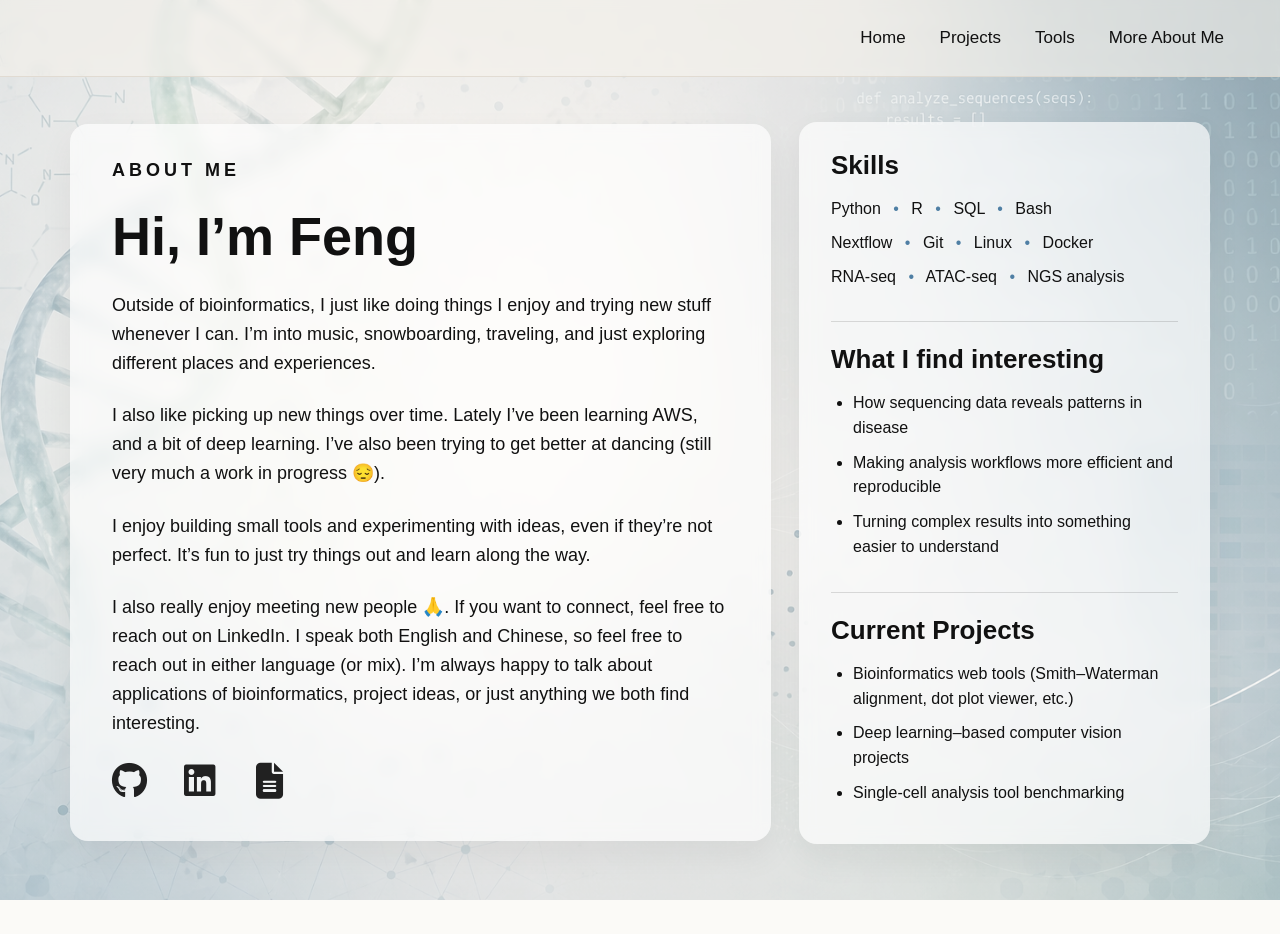
==== commit a5b7003a: "Fix HTML encoding issues in about.html" ====
--- a/about.html
+++ b/about.html
@@ -54,7 +54,7 @@
         <i class="fab fa-linkedin"></i>
       </a>
 
-      <a href="resume.pdf" target="_blank" aria-label="Resume">
+      <a href="data/Resume.pdf" target="_blank" aria-label="Resume">
         <i class="fas fa-file-alt"></i>
       </a>
     </div>
@@ -92,4 +92,4 @@
     
   </div>
 </body>
-</html>+</html>
